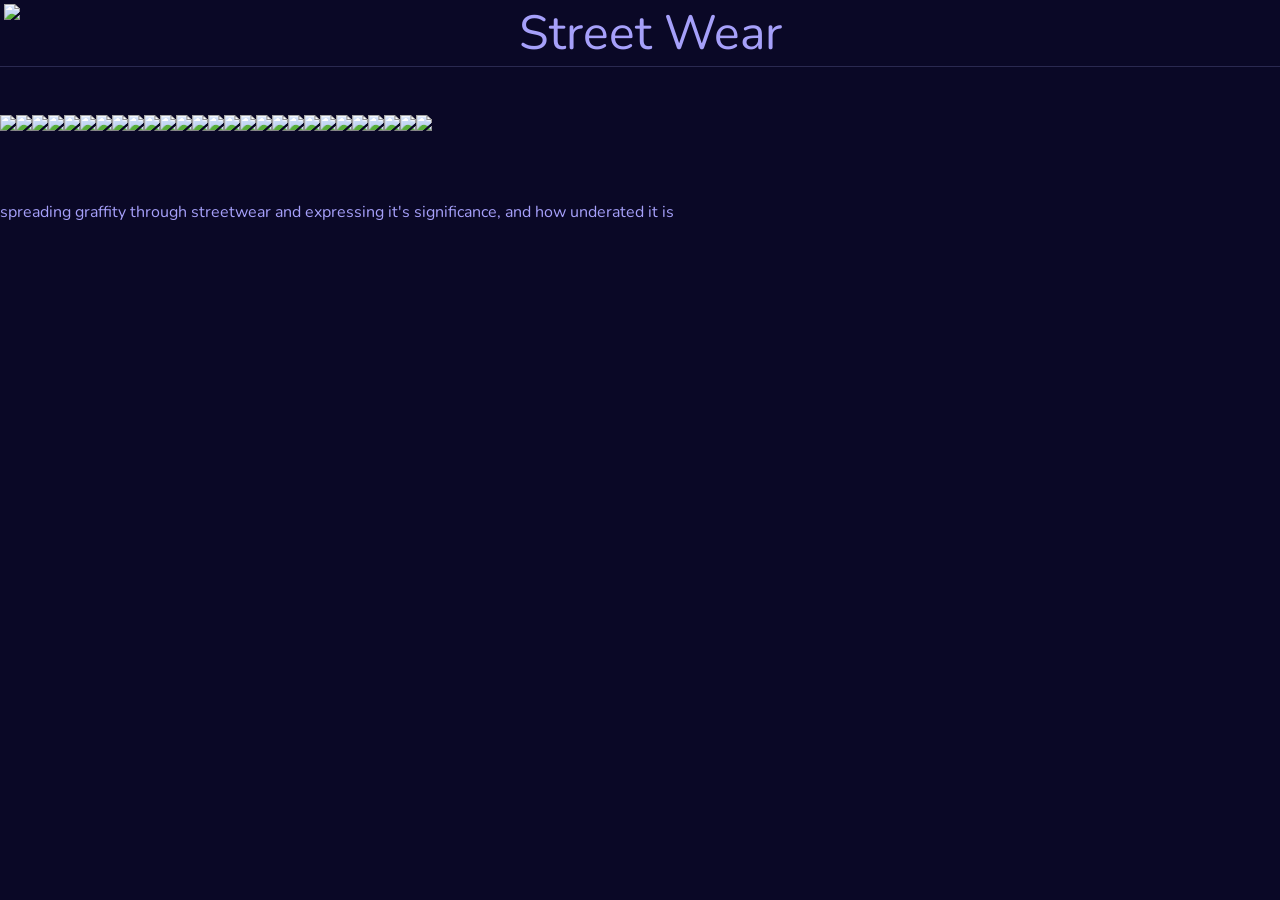
==== index.html @ 6a068460 "Add files via upload Mock up for homepage." ====
<!DOCTYPEHTML>
<html>
<head>
  <title>Street Wear</title>
  <link rel="stylesheet" href="main.css">
</head>
<body>
  <div id="nav">
    <img src="Media/logo.png" id="logo"></img>
    <p id="brand-name">Street Wear</p>
  </div>
  <main class="carousel">
    <div class="carousel-slide">
        <img src="Media/IMAGE1.png" id="image"></img>
    </div>
    <div class="carousel-slide">
        <img src="Media/IMAGE2.png" id="image"></img>
    </div>
    <div class="carousel-slide">
        <img src="Media/IMAGE3.png" id="image"></img>
    </div>
    <div class="carousel-slide">
        <img src="Media/IMAGE4.png" id="image"></img>
    </div>
    <div class="carousel-slide">
        <img src="Media/IMAGE5.png" id="image"></img>
    </div>
    <div class="carousel-slide">
        <img src="Media/IMAGE6.png" id="image"></img>
    </div>
    <div class="carousel-slide">
        <img src="Media/IMAGE7.png" id="image"></img>
    </div>
    <div class="carousel-slide">
        <img src="Media/IMAGE8.png" id="image"></img>
    </div>
    <div class="carousel-slide">
        <img src="Media/IMAGE9.png" id="image"></img>
    </div>
  </main>
  <div id="mission">
    <p>spreading graffity through streetwear and expressing it's significance, and how underated it is</p>
  </div>
<script>
  const carousel = document.querySelector('.carousel');
  const SPEED = 4;     
  const IDLE_DELAY = 250;  
  let userActive = false;
  let idleTimer;
  let setWidth = 0;   
  let pos = 0;   
  const originals = [...carousel.children];
  
  for (let i = 0; i < 2; i++) {
    originals.forEach(slide => carousel.appendChild(slide.cloneNode(true)));
  }

  function measure() {
    setWidth = carousel.scrollWidth / 3;
    if (carousel.scrollLeft === 0) carousel.scrollLeft = setWidth; 
    pos = carousel.scrollLeft;
  }
  window.addEventListener('load', measure);  
  window.addEventListener('resize', measure);

  carousel.addEventListener('scroll', () => {
    if (!setWidth) return;
    if (carousel.scrollLeft >= setWidth * 2) carousel.scrollLeft -= setWidth;
    else if (carousel.scrollLeft < setWidth) carousel.scrollLeft += setWidth;
  });

  function loop() {
    if (!userActive && setWidth) {
      pos += SPEED;
      if (pos >= setWidth * 2) pos -= setWidth;
      carousel.scrollLeft = pos;
    }
    requestAnimationFrame(loop);
  }

  function userInteracted() {
    userActive = true;
    clearTimeout(idleTimer);
    idleTimer = setTimeout(() => {
      pos = carousel.scrollLeft;
      userActive = false;
    }, IDLE_DELAY);
  }

  ['pointerdown', 'wheel'].forEach(evt => carousel.addEventListener(evt, userInteracted, { 
    passive: true 
  }));
  requestAnimationFrame(loop);
</script>
</body>  
</html>
---- main.css ----
@import url('https://fonts.googleapis.com/css2?family=Nunito:ital,wght@0,200..1000;1,200..1000&display=swap');
* {
  font-family: nunito;
}

html, body {
    background: #0a0826;
    margin: 0;
    color: #a6a0fa;
}

#nav {
  text-align: center;
  background: rgba(10, 8, 38, 0.5);
  border-bottom: 1px solid #2A2950;
  padding: 0;
}
#brand-name {
  margin: 0;
  font-size: 48px;
}
#logo{
  height: 56px;
  float: left;
  margin-top: 4px;
  margin-left: 4px;
}
#image {
  height: 480px;
}
.carousel {
  display: flex;
  width: 100%;
  overflow-x: auto;
  scrollbar-width: none;
  align-items: center; 
  padding-block: 48px;  
}
.carousel-slide {
  scroll-snap-align: center;
  animation: slide; 
  position: relative; 
  
}

@supports (animation-timeline: view()) {
  .carousel-slide {
    animation: focus linear both;
    animation-timeline: view(inline);
  }
}

@keyframes focus {
0%, 25% {
  transform: scale(0.55);
  opacity: 0.6;
  z-index: 0;
  animation-timing-function: ease-in-out;
}
50% {
  transform: scale(1.15);
  opacity: 1;
  z-index: 1;
  animation-timing-function: ease-in-out;
}
75%, 100% {
  transform: scale(0.55);
  opacity: 0.6;
  z-index: 0;
}
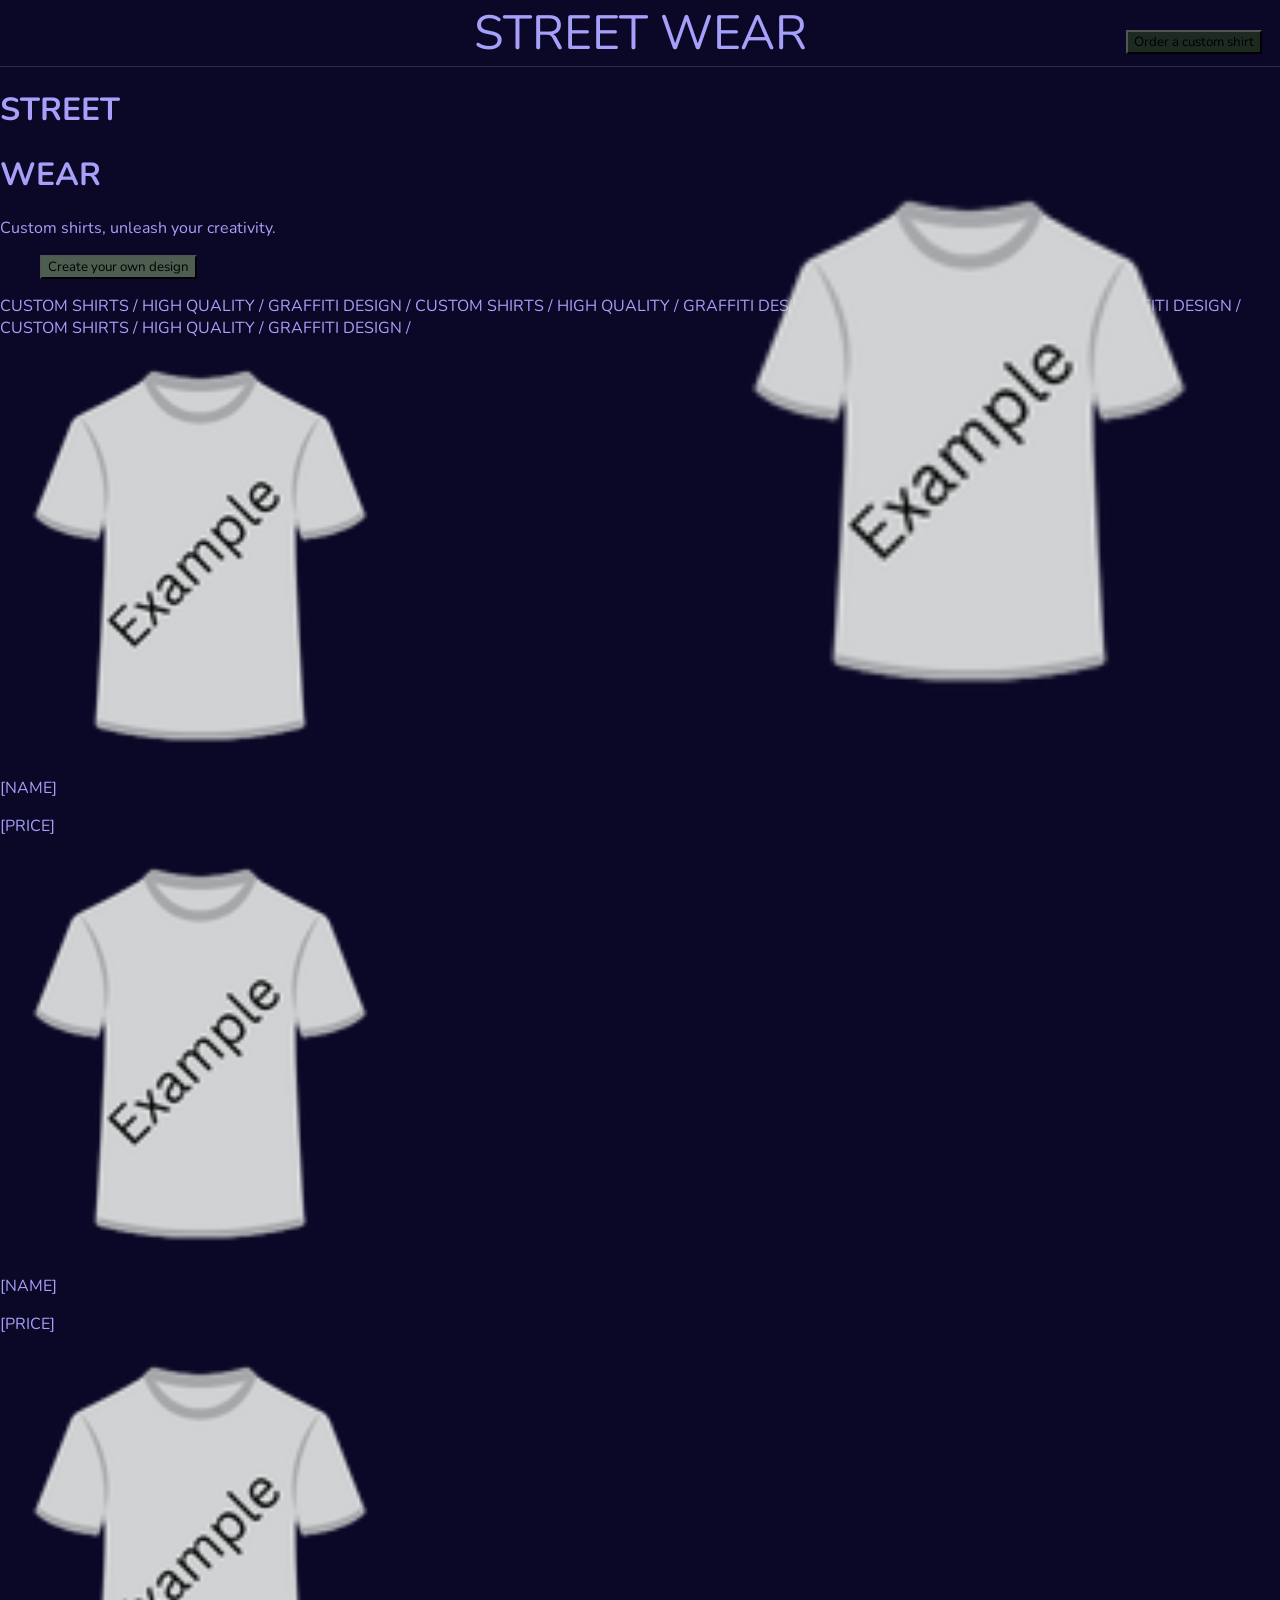
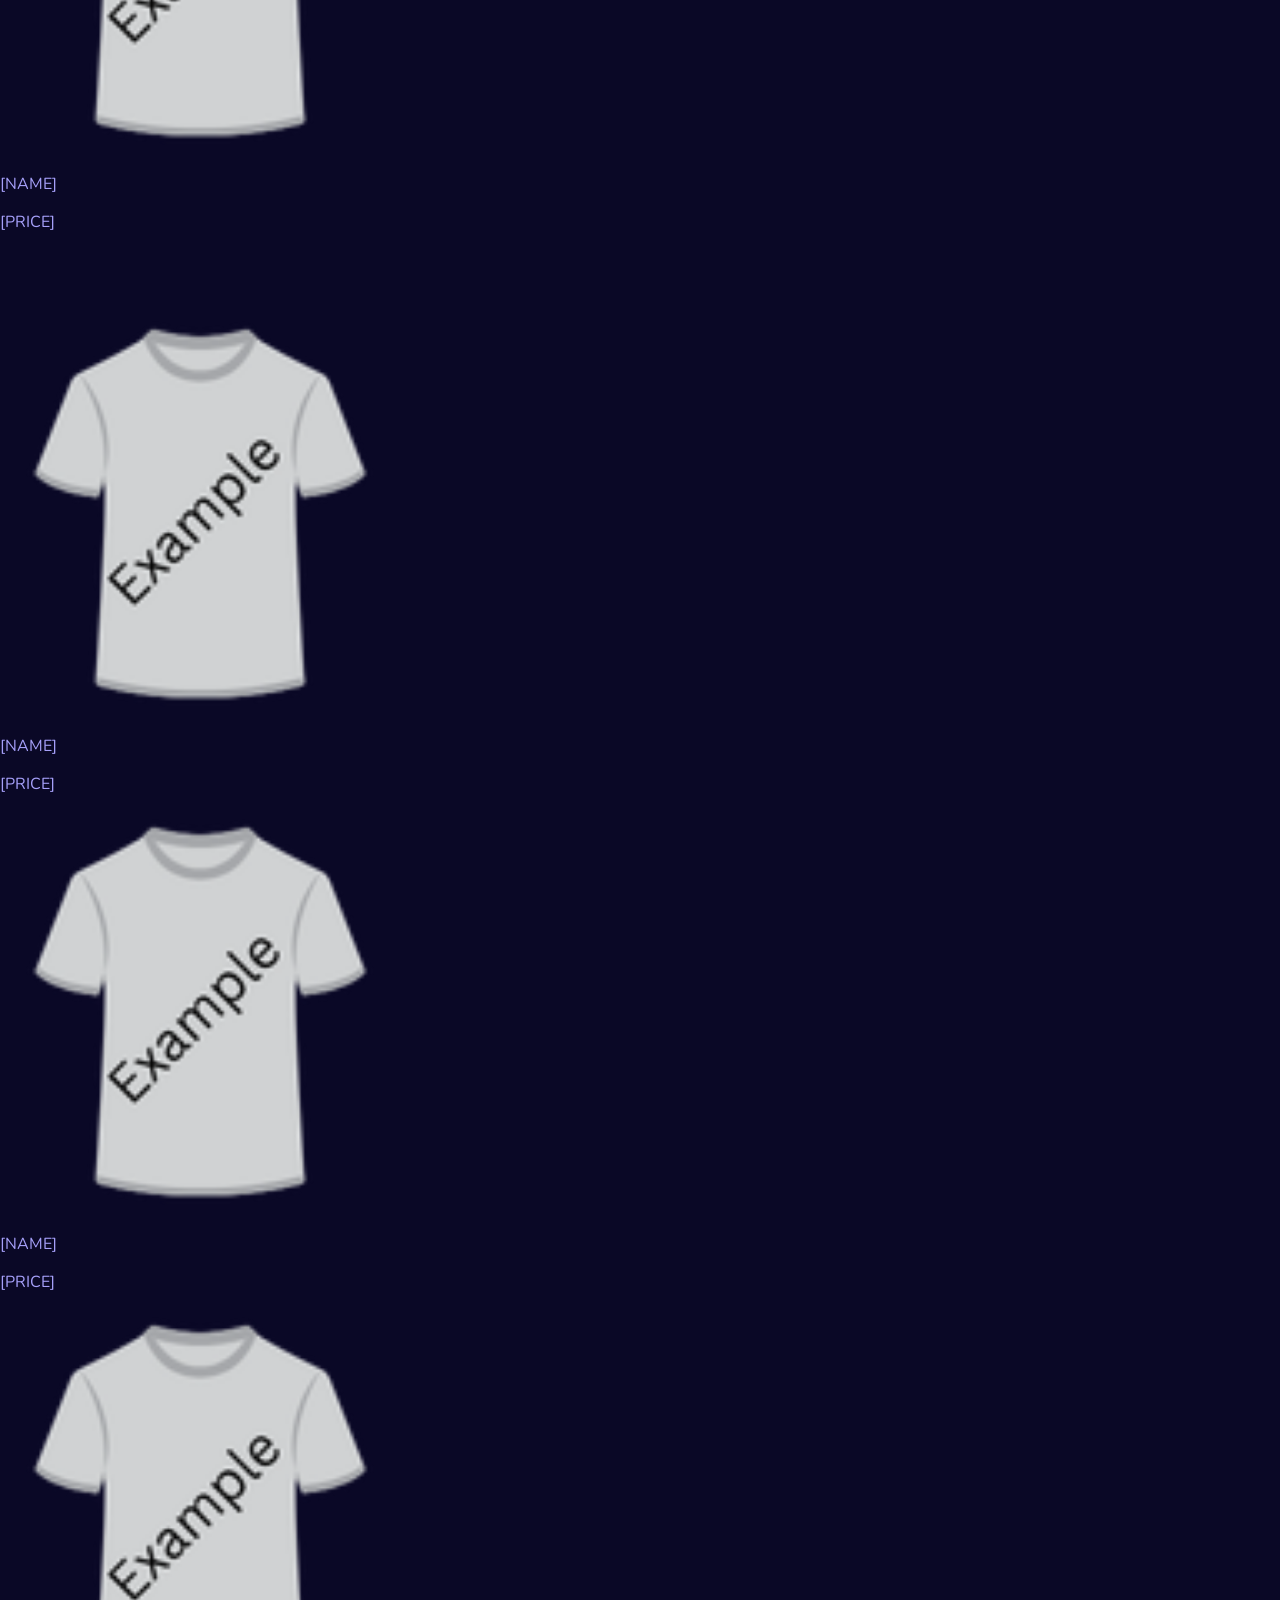
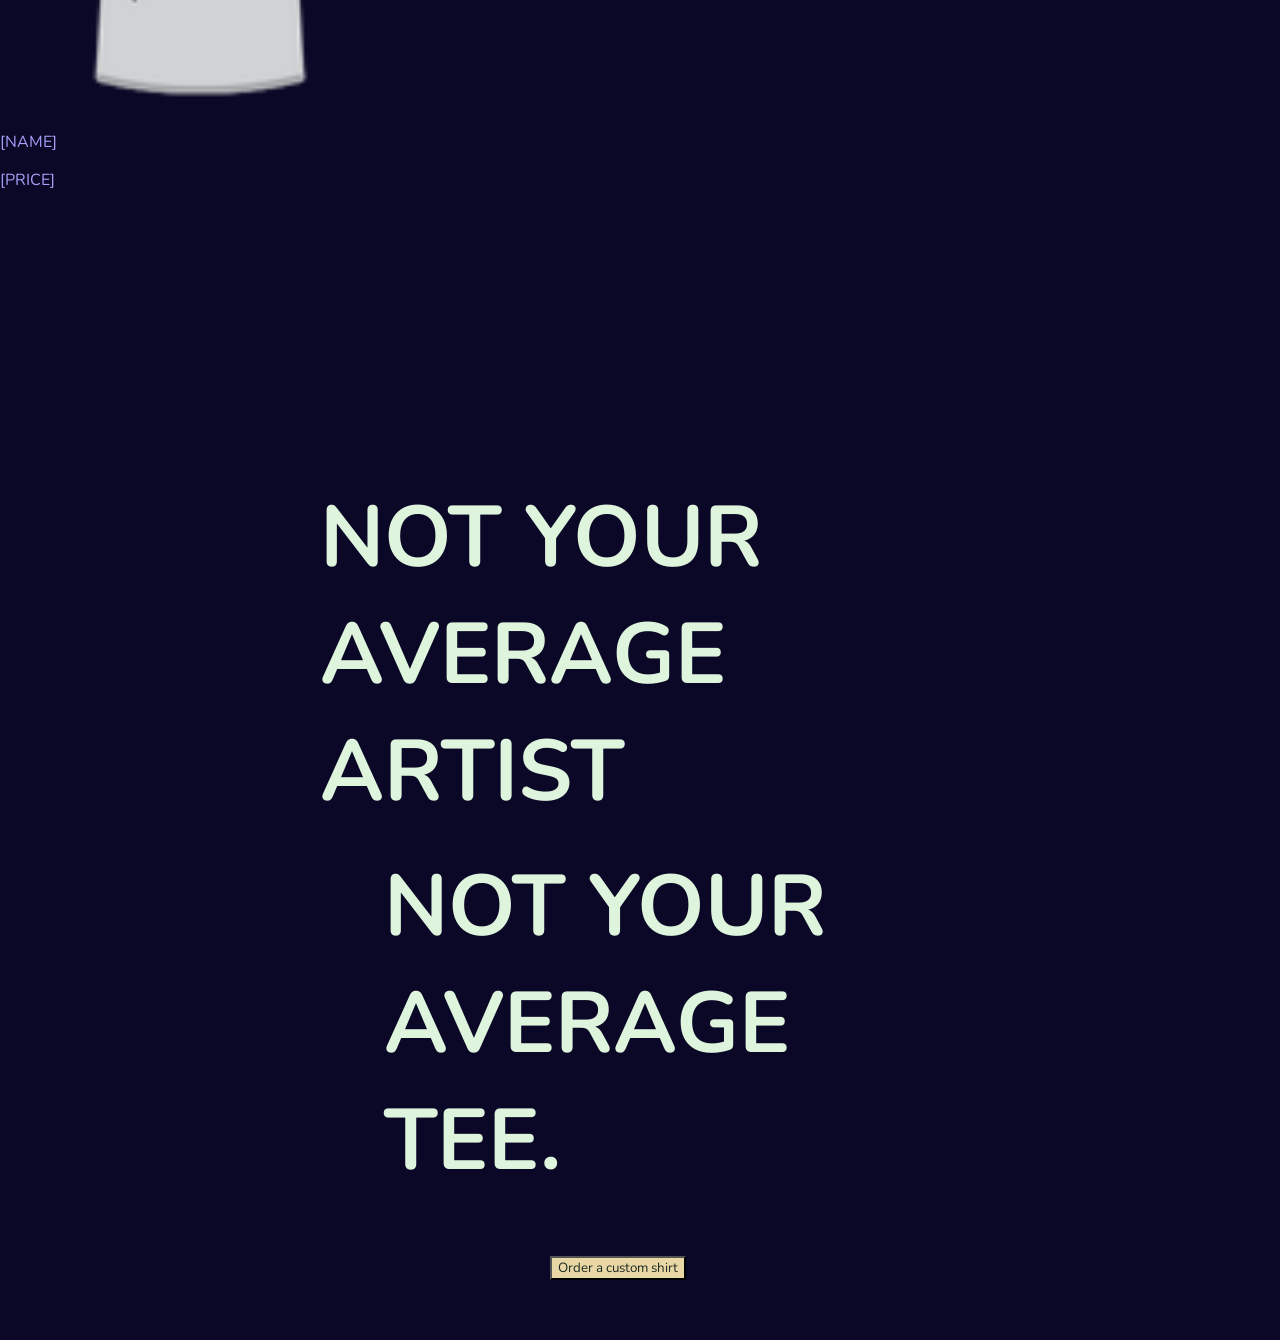
==== commit 67a0152d: "New design for homepage" ====
--- a/index.html
+++ b/index.html
@@ -1,4 +1,4 @@
-<!DOCTYPEHTML>
+<!DOCTYPE html>
 <html>
 <head>
   <title>Street Wear</title>
@@ -6,91 +6,61 @@
 </head>
 <body>
   <div id="nav">
-    <img src="Media/logo.png" id="logo"></img>
-    <p id="brand-name">Street Wear</p>
+    <p id="brand-name">STREET WEAR</p>
+    <button style="background:#1d2a21; float: right; margin-top: -36px; margin-right: 18px;" id="order">Order a custom shirt</button>
   </div>
-  <main class="carousel">
-    <div class="carousel-slide">
-        <img src="Media/IMAGE1.png" id="image"></img>
+  <h1>STREET</h1>
+  <h1 id="lower">WEAR</h1>
+  <p id="message">Custom shirts, unleash your creativity.</p>
+  <button style="background:#4B5E50; margin-left:40px;"id="create">Create your own design</button>
+  <div style="top: 20%; right: 4%; position: absolute;" id="image1">
+    <img style="height:520px;"src="Media/IMAGE1.png"></img>
+  </div>
+  <div id="banner">
+    <p>CUSTOM SHIRTS / HIGH QUALITY / GRAFFITI DESIGN / CUSTOM SHIRTS / HIGH QUALITY / GRAFFITI DESIGN / CUSTOM SHIRTS / HIGH QUALITY / GRAFFITI DESIGN / CUSTOM SHIRTS / HIGH QUALITY / GRAFFITI DESIGN /</p>
+  </div>
+  <div id="row1">
+    <div id="image1">
+      <img style="height:400px;"src="Media/IMAGE1.png"></img>
+      <p style="left: 0px;" id="name">[NAME]</p>
+      <p style="right: 0px;" id="price">[PRICE]</p>
     </div>
-    <div class="carousel-slide">
-        <img src="Media/IMAGE2.png" id="image"></img>
+    <div id="image2">
+      <img style="height:400px;"src="Media/IMAGE2.png"></img>
+      <p style="left: 0px;" id="name">[NAME]</p>
+      <p style="right: 0px;" id="price">[PRICE]</p>
     </div>
-    <div class="carousel-slide">
-        <img src="Media/IMAGE3.png" id="image"></img>
+    <div id="image3">
+      <img style="height:400px;"src="Media/IMAGE3.png"></img>
+      <p style="left: 0px;" id="name">[NAME]</p>
+      <p style="right: 0px;" id="price">[PRICE]</p>
     </div>
-    <div class="carousel-slide">
-        <img src="Media/IMAGE4.png" id="image"></img>
+  </div>
+  <div style="margin-top: 80px; margin-bottom: 140px;" id="row2">
+    <div id="image4">
+      <img style="height:400px;"src="Media/IMAGE4.png"></img>
+      <p style="left: 0px;" id="name">[NAME]</p>
+      <p style="right: 0px;" id="price">[PRICE]</p>
     </div>
-    <div class="carousel-slide">
-        <img src="Media/IMAGE5.png" id="image"></img>
+    <div id="image1">
+      <img style="height:400px;"src="Media/IMAGE5.png"></img>
+      <p style="left: 0px;" id="name">[NAME]</p>
+      <p style="right: 0px;" id="price">[PRICE]</p>
     </div>
-    <div class="carousel-slide">
-        <img src="Media/IMAGE6.png" id="image"></img>
+    <div id="image2">
+      <img style="height:400px;"src="Media/IMAGE6.png"></img>
+      <p style="left: 0px;" id="name">[NAME]</p>
+      <p style="right: 0px;" id="price">[PRICE]</p>
     </div>
-    <div class="carousel-slide">
-        <img src="Media/IMAGE7.png" id="image"></img>
+  </div>
+  <div id="end">
+    <div style="width: 50%; margin-left: auto; margin-right: auto; padding-top: 90px;">
+      <h1 style="font-size: 86px; color: #def4dc;">NOT YOUR AVERAGE ARTIST</h1>
+      <h1 style="font-size: 86px; color: #def4dc; margin-left: 10%; margin-top: -40px;">NOT YOUR AVERAGE TEE.</h1>
+      <button style="background: #e9d8a6; color: #1d2a21; margin-left: 36%; margin-bottom: 60px;">Order a custom shirt</button>
     </div>
-    <div class="carousel-slide">
-        <img src="Media/IMAGE8.png" id="image"></img>
-    </div>
-    <div class="carousel-slide">
-        <img src="Media/IMAGE9.png" id="image"></img>
-    </div>
-  </main>
-  <div id="mission">
-    <p>spreading graffity through streetwear and expressing it's significance, and how underated it is</p>
   </div>
 <script>
-  const carousel = document.querySelector('.carousel');
-  const SPEED = 4;     
-  const IDLE_DELAY = 250;  
-  let userActive = false;
-  let idleTimer;
-  let setWidth = 0;   
-  let pos = 0;   
-  const originals = [...carousel.children];
-  
-  for (let i = 0; i < 2; i++) {
-    originals.forEach(slide => carousel.appendChild(slide.cloneNode(true)));
-  }
-
-  function measure() {
-    setWidth = carousel.scrollWidth / 3;
-    if (carousel.scrollLeft === 0) carousel.scrollLeft = setWidth; 
-    pos = carousel.scrollLeft;
-  }
-  window.addEventListener('load', measure);  
-  window.addEventListener('resize', measure);
-
-  carousel.addEventListener('scroll', () => {
-    if (!setWidth) return;
-    if (carousel.scrollLeft >= setWidth * 2) carousel.scrollLeft -= setWidth;
-    else if (carousel.scrollLeft < setWidth) carousel.scrollLeft += setWidth;
-  });
-
-  function loop() {
-    if (!userActive && setWidth) {
-      pos += SPEED;
-      if (pos >= setWidth * 2) pos -= setWidth;
-      carousel.scrollLeft = pos;
-    }
-    requestAnimationFrame(loop);
-  }
-
-  function userInteracted() {
-    userActive = true;
-    clearTimeout(idleTimer);
-    idleTimer = setTimeout(() => {
-      pos = carousel.scrollLeft;
-      userActive = false;
-    }, IDLE_DELAY);
-  }
-
-  ['pointerdown', 'wheel'].forEach(evt => carousel.addEventListener(evt, userInteracted, { 
-    passive: true 
-  }));
-  requestAnimationFrame(loop);
 </script>
 </body>  
 </html>
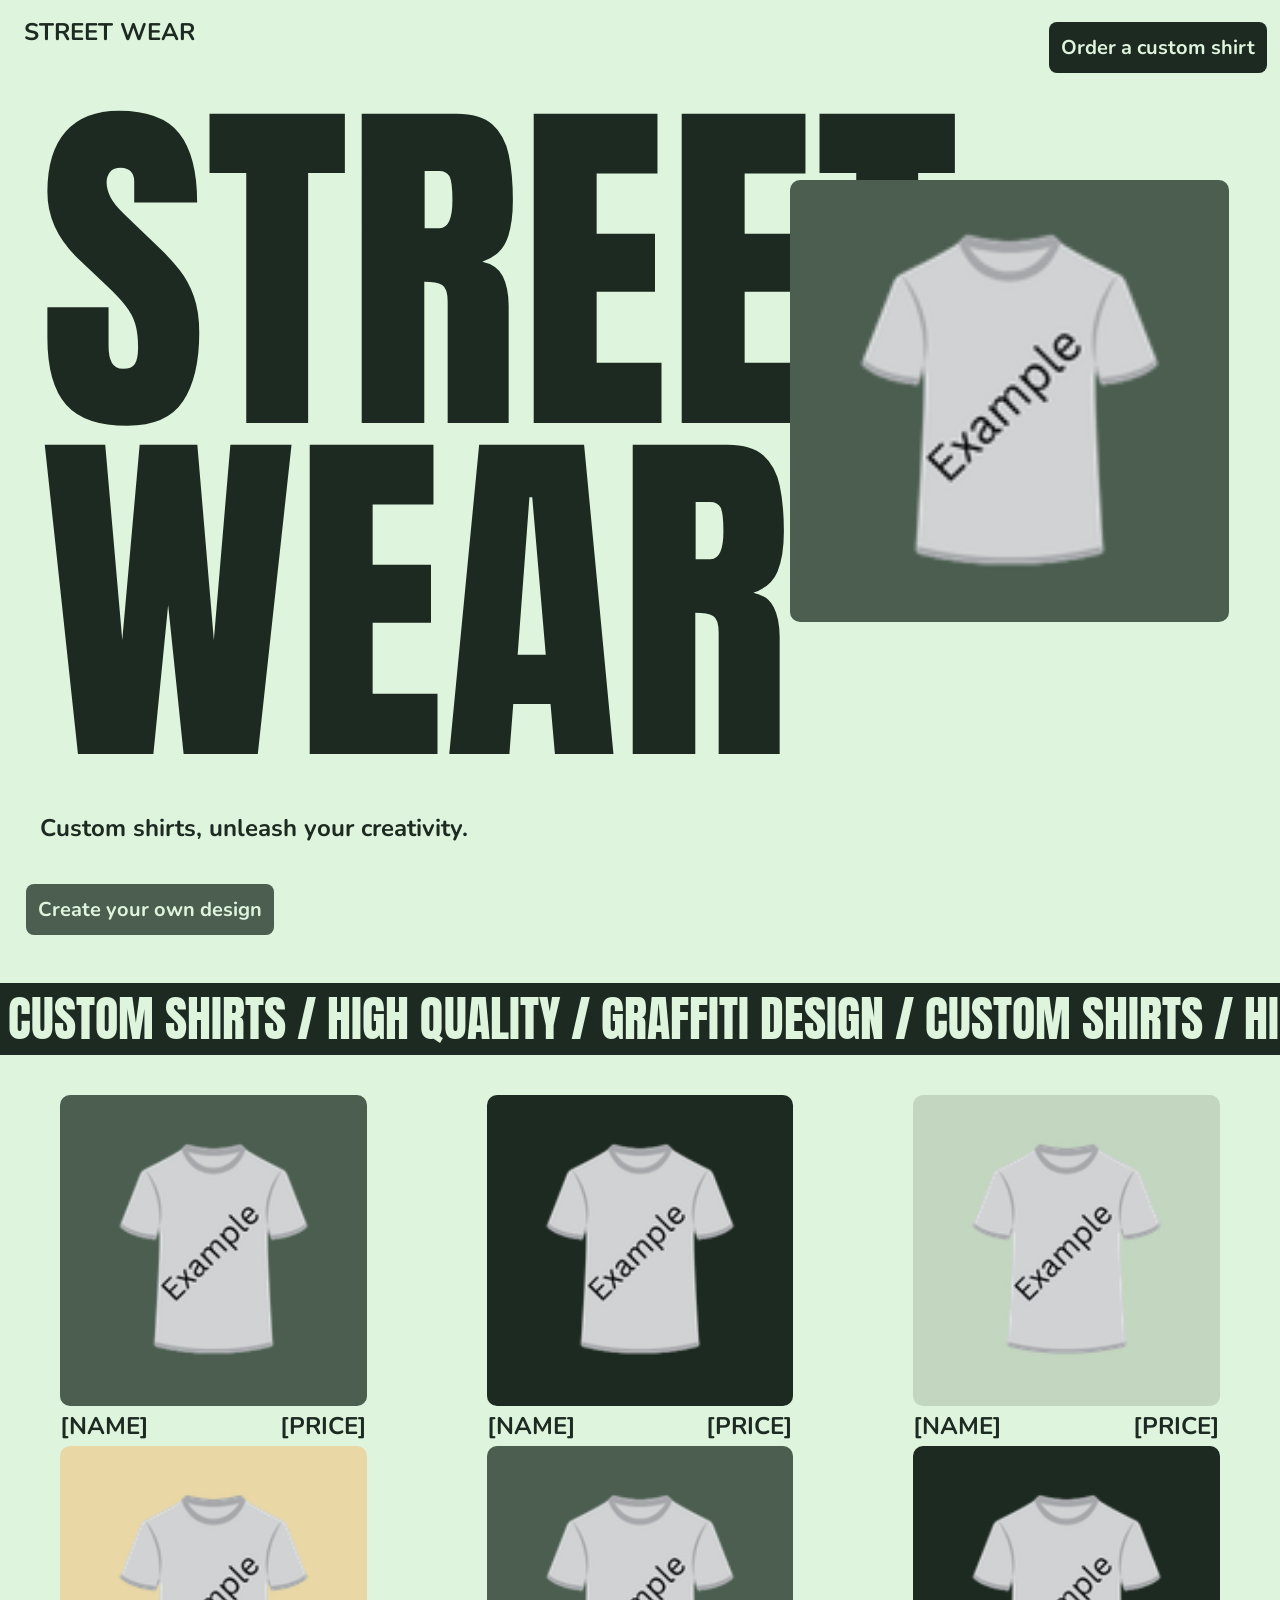
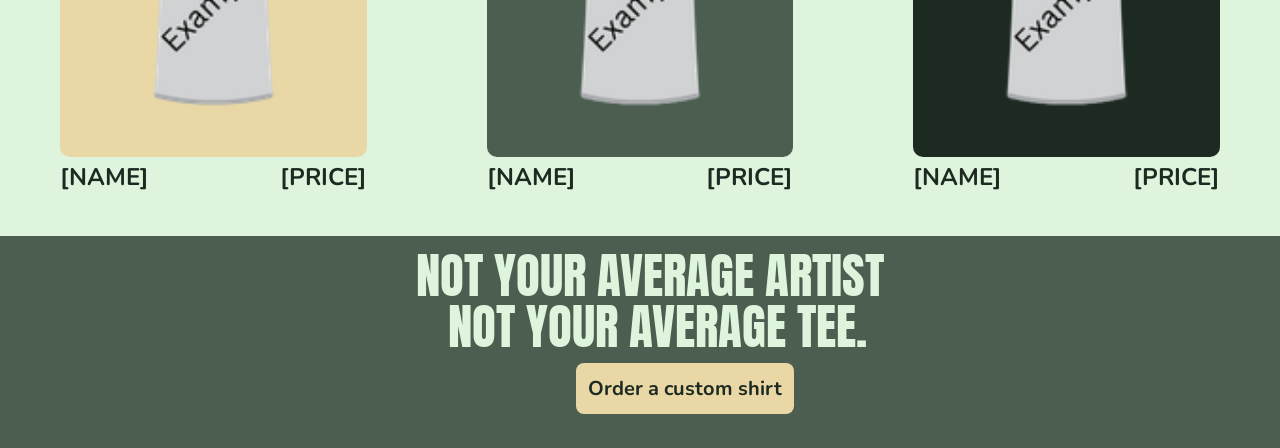
==== commit d2dbe5a9: "Fix for scaling. might not work :(" ====
--- a/index.html
+++ b/index.html
@@ -7,57 +7,57 @@
 <body>
   <div id="nav">
     <p id="brand-name">STREET WEAR</p>
-    <button style="background:#1d2a21; float: right; margin-top: -36px; margin-right: 18px;" id="order">Order a custom shirt</button>
+    <button style="background:#1d2a21; float: right; margin-top: -2vw; margin-right: 1vw;" id="order">Order a custom shirt</button>
   </div>
   <h1>STREET</h1>
   <h1 id="lower">WEAR</h1>
   <p id="message">Custom shirts, unleash your creativity.</p>
-  <button style="background:#4B5E50; margin-left:40px;"id="create">Create your own design</button>
+  <button style="background:#4B5E50; margin-left:2vw;"id="create">Create your own design</button>
   <div style="top: 20%; right: 4%; position: absolute;" id="image1">
-    <img style="height:520px;"src="Media/IMAGE1.png"></img>
+    <img style="height:28vw;"src="Media/IMAGE1.png"></img>
   </div>
   <div id="banner">
     <p>CUSTOM SHIRTS / HIGH QUALITY / GRAFFITI DESIGN / CUSTOM SHIRTS / HIGH QUALITY / GRAFFITI DESIGN / CUSTOM SHIRTS / HIGH QUALITY / GRAFFITI DESIGN / CUSTOM SHIRTS / HIGH QUALITY / GRAFFITI DESIGN /</p>
   </div>
   <div id="row1">
     <div id="image1">
-      <img style="height:400px;"src="Media/IMAGE1.png"></img>
+      <img style="height:17.73vw;"src="Media/IMAGE1.png"></img>
       <p style="left: 0px;" id="name">[NAME]</p>
       <p style="right: 0px;" id="price">[PRICE]</p>
     </div>
     <div id="image2">
-      <img style="height:400px;"src="Media/IMAGE2.png"></img>
+      <img style="height:17.73vw;"src="Media/IMAGE2.png"></img>
       <p style="left: 0px;" id="name">[NAME]</p>
       <p style="right: 0px;" id="price">[PRICE]</p>
     </div>
     <div id="image3">
-      <img style="height:400px;"src="Media/IMAGE3.png"></img>
+      <img style="height:17.73vw;"src="Media/IMAGE3.png"></img>
       <p style="left: 0px;" id="name">[NAME]</p>
       <p style="right: 0px;" id="price">[PRICE]</p>
     </div>
   </div>
-  <div style="margin-top: 80px; margin-bottom: 140px;" id="row2">
+  <div style="margin-top: 3.125vw; margin-bottom: 6.21vw;" id="row2">
     <div id="image4">
-      <img style="height:400px;"src="Media/IMAGE4.png"></img>
+      <img style="height:17.73vw;"src="Media/IMAGE4.png"></img>
       <p style="left: 0px;" id="name">[NAME]</p>
       <p style="right: 0px;" id="price">[PRICE]</p>
     </div>
     <div id="image1">
-      <img style="height:400px;"src="Media/IMAGE5.png"></img>
+      <img style="height:17.73vw;"src="Media/IMAGE5.png"></img>
       <p style="left: 0px;" id="name">[NAME]</p>
       <p style="right: 0px;" id="price">[PRICE]</p>
     </div>
     <div id="image2">
-      <img style="height:400px;"src="Media/IMAGE6.png"></img>
+      <img style="height:17.73vw;"src="Media/IMAGE6.png"></img>
       <p style="left: 0px;" id="name">[NAME]</p>
       <p style="right: 0px;" id="price">[PRICE]</p>
     </div>
   </div>
   <div id="end">
-    <div style="width: 50%; margin-left: auto; margin-right: auto; padding-top: 90px;">
-      <h1 style="font-size: 86px; color: #def4dc;">NOT YOUR AVERAGE ARTIST</h1>
-      <h1 style="font-size: 86px; color: #def4dc; margin-left: 10%; margin-top: -40px;">NOT YOUR AVERAGE TEE.</h1>
-      <button style="background: #e9d8a6; color: #1d2a21; margin-left: 36%; margin-bottom: 60px;">Order a custom shirt</button>
+    <div style="width: 50%; margin-left: auto; margin-right: auto; padding-top: 3.99vw;">
+      <h1 style="font-size: 3.81vw; color: #def4dc; margin-left: 15%">NOT YOUR AVERAGE ARTIST</h1>
+      <h1 style="font-size: 3.81vw; color: #def4dc; margin-left: 20%; margin-top: -1.77vw;">NOT YOUR AVERAGE TEE.</h1>
+      <button style="background: #e9d8a6; color: #1d2a21; margin-left: 40%; margin-bottom: 2.66vw;">Order a custom shirt</button>
     </div>
   </div>
 <script>
--- a/main.css
+++ b/main.css
@@ -1,70 +1,183 @@
-@import url('https://fonts.googleapis.com/css2?family=Nunito:ital,wght@0,200..1000;1,200..1000&display=swap');
-* {
-  font-family: nunito;
-}
+@import url('https://fonts.googleapis.com/css2?family=Anton&display=swap');
+@import url('https://fonts.googleapis.com/css2?family=Anton&family=Nunito:ital,wght@0,200..1000;1,200..1000&display=swap');
 
 html, body {
-    background: #0a0826;
+    background: #def4dc;
     margin: 0;
-    color: #a6a0fa;
+    color: #1d2a21;
 }
 
 #nav {
-  text-align: center;
-  background: rgba(10, 8, 38, 0.5);
-  border-bottom: 1px solid #2A2950;
+  background: none;
   padding: 0;
+  font-family: nunito;
+  font-weight: bold;
 }
 #brand-name {
   margin: 0;
-  font-size: 48px;
+  margin-top: 16px;
+  margin-left: 24px;
+  font-size: 24px;
 }
-#logo{
-  height: 56px;
-  float: left;
-  margin-top: 4px;
-  margin-left: 4px;
-}
+
 #image {
   height: 480px;
 }
-.carousel {
-  display: flex;
-  width: 100%;
-  overflow-x: auto;
-  scrollbar-width: none;
-  align-items: center; 
-  padding-block: 48px;  
+h1{
+  font-size: 360px;
+  margin: 0;
+  margin-top: -48px;
+  margin-left: 40px;
+  font-family: anton;
+  font-weight: normal;
 }
-.carousel-slide {
-  scroll-snap-align: center;
-  animation: slide; 
-  position: relative; 
-  
+#lower {
+  margin-top: -210px;
+}
+button {
+  font-family: nunito;
+  font-weight: bold;
+  color: #def4dc;
+  font-size: 20px;
+  padding: 12px;
+  text-align: center;
+  border: none;
+  border-radius: 8px;
+  transition: all 0.15s ease-in-out;
+}
+button:hover {
+  transform: translateY(-3px);
+  box-shadow: 0 6px 0 #1d2a21;
+}
+#order:hover{
+  box-shadow: 0 6px 0 #4B5E50;
+}
+#order:active{
+  box-shadow: none;
+}
+button:active {
+  transform: translateY(0px);
+  box-shadow: none;
+}
+#message{
+  font-size: 24px;
+  font-family: nunito;
+  font-weight: bold;
+  margin-left: 40px;
+  margin-top: -60px;
+  margin-bottom: 40px;
 }
 
-@supports (animation-timeline: view()) {
-  .carousel-slide {
-    animation: focus linear both;
-    animation-timeline: view(inline);
+#banner {
+  overflow: hidden;       
+  white-space: nowrap;    
+  background: #1d2a21;
+  margin-top: 48px;
+  /* margin-bottom: 4000px; */
+}
+
+#banner p {
+  width: max-content;     
+  margin: 0;
+  margin-left: 8px;
+  animation: slide ease-in-out both;
+  animation-timeline: scroll(root);   
+  color: #def4dc;
+  font-family: anton;
+  font-size: 48px;
+}
+
+@keyframes slide {
+  from { 
+    transform: translateX(0); 
+  }
+  to   { 
+    transform: translateX(-30%); 
+  }   
+}
+
+#row1, #row2{
+  display: flex;
+  flex-wrap: wrap;
+  margin-top: 40px;
+}
+
+#image1{
+  background: #4B5E50;
+  border-radius: 10px;
+  padding: 40px;
+  margin-left: auto;
+  margin-right: auto;
+  position: relative;
+  animation: entrance linear both;
+  animation-timeline: view();
+  animation-range: entry 0% entry 80%;
+
+}
+#image2{
+  background: #1d2a21;
+  border-radius: 10px;
+  padding: 40px;
+  margin-right: auto;
+  margin-left: auto;
+  position: relative;
+  animation: entrance linear both;
+  animation-timeline: view();
+  animation-range: entry 0% entry 80%;
+}
+#image3{
+  background: #c3d6c0;
+  border-radius: 10px;
+  padding: 40px;
+  margin-right: auto;
+  margin-left: auto;
+  position: relative;
+  animation: entrance linear both;
+  animation-timeline: view();
+  animation-range: entry 0% entry 80%;
+}
+#image4{
+  background: #e9d8a6;
+  border-radius: 10px;
+  padding: 40px;
+  margin-right: auto;
+  margin-left: auto;
+  position: relative;
+  animation: entrance linear both;
+  animation-timeline: view();
+  animation-range: entry 0% entry 80%;
+
+}
+#name, #price {
+  position: absolute;
+  bottom: -60px;
+  font-size: 24px;
+  font-family: nunito;
+  font-weight: bold;
+}
+
+#end {
+  background: #4B5E50;
+  animation: expand linear both;
+  animation-timeline: view();        
+  animation-range: entry 0% entry 100%; 
+}
+
+
+@keyframes expand {
+  from {
+    transform: translateY(50px);
+  }
+  to {
+    transform: translateY(0px);
   }
 }
-
-@keyframes focus {
-0%, 25% {
-  transform: scale(0.55);
-  opacity: 0.6;
-  z-index: 0;
-  animation-timing-function: ease-in-out;
+@keyframes entrance {
+  from { 
+    opacity: 0;
+    transform: translateY(60px); }
+  to   { 
+    opacity: 1; 
+    transform: translateY(0);
+  }
 }
-50% {
-  transform: scale(1.15);
-  opacity: 1;
-  z-index: 1;
-  animation-timing-function: ease-in-out;
-}
-75%, 100% {
-  transform: scale(0.55);
-  opacity: 0.6;
-  z-index: 0;
-}
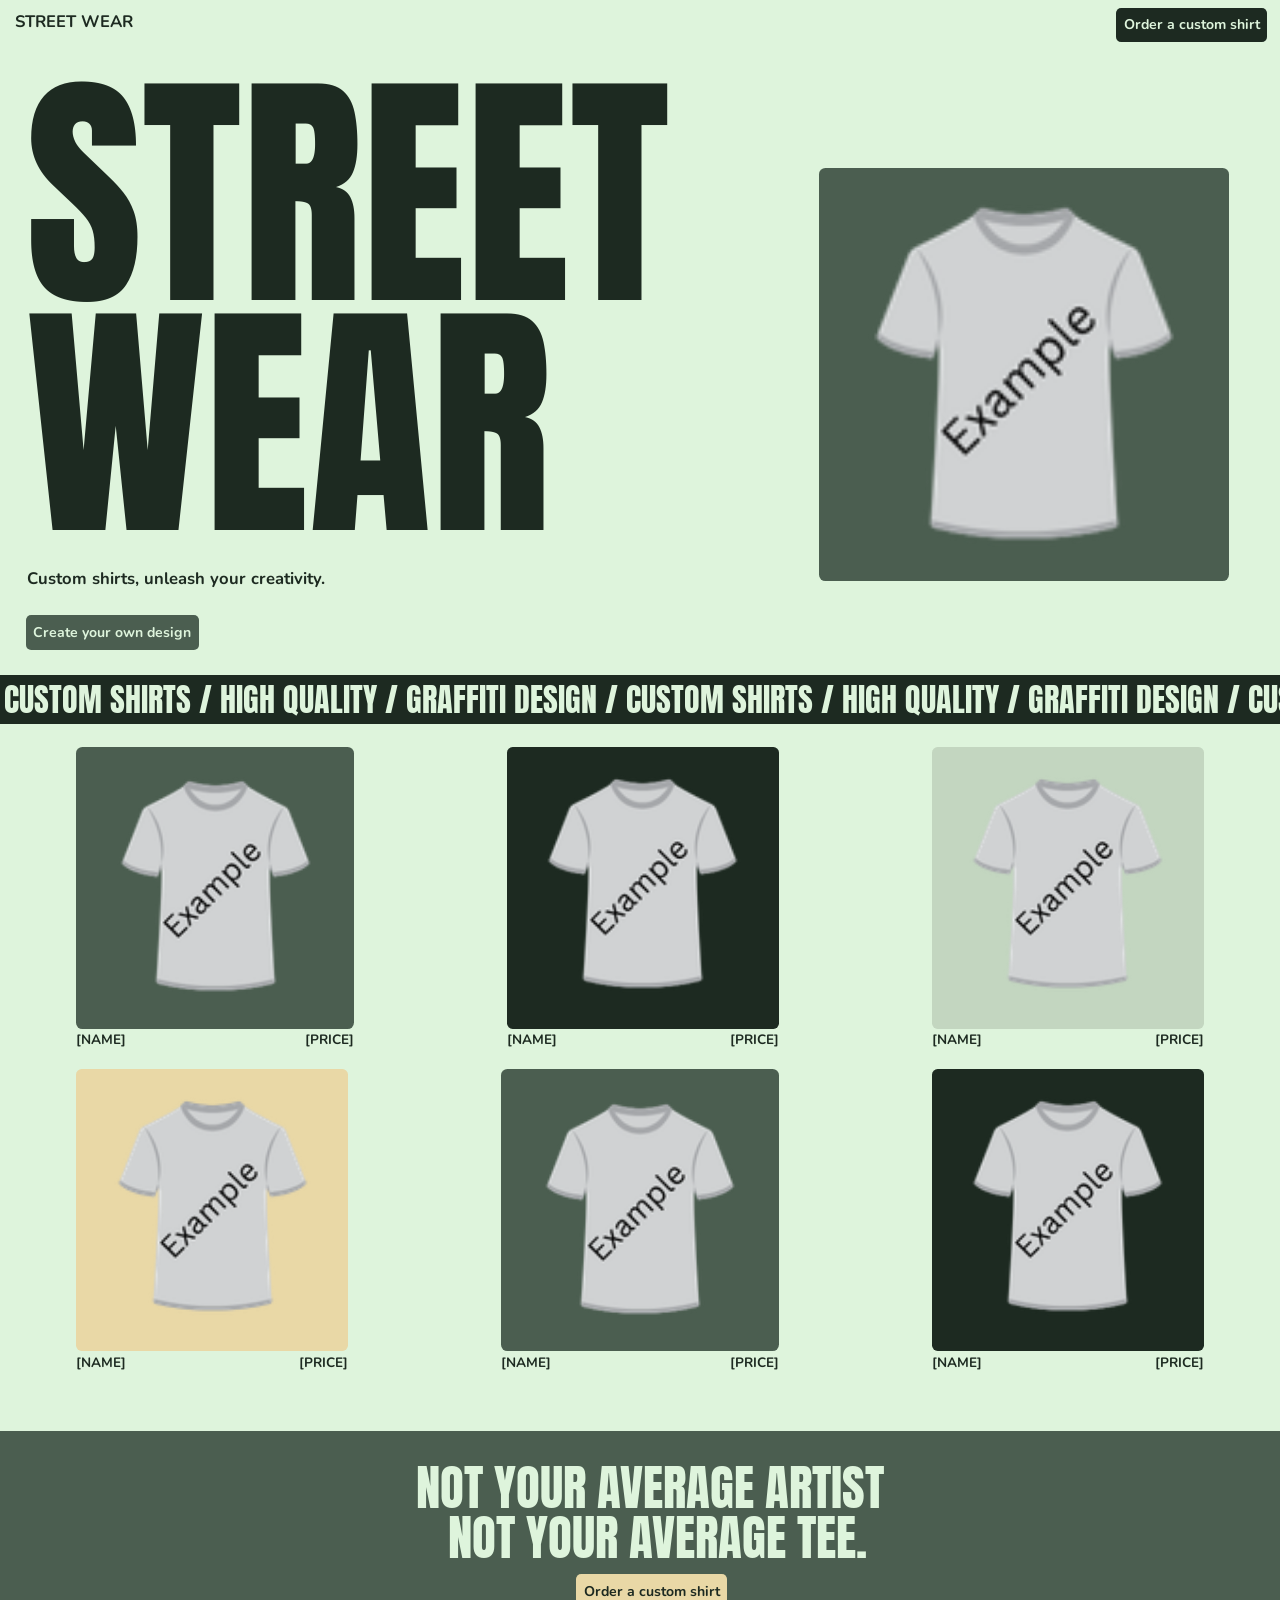
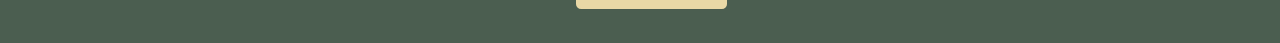
==== commit 6830c692: "Adjust image positioning in index.html" ====
--- a/index.html
+++ b/index.html
@@ -13,7 +13,7 @@
   <h1 id="lower">WEAR</h1>
   <p id="message">Custom shirts, unleash your creativity.</p>
   <button style="background:#4B5E50; margin-left:2vw;"id="create">Create your own design</button>
-  <div style="top: 20%; right: 4%; position: absolute;" id="image1">
+  <div style="top: 13.1vw; right: 4%; position: absolute;" id="image1">
     <img style="height:28vw;"src="Media/IMAGE1.png"></img>
   </div>
   <div id="banner">
--- a/main.css
+++ b/main.css
@@ -15,42 +15,39 @@
 }
 #brand-name {
   margin: 0;
-  margin-top: 16px;
-  margin-left: 24px;
-  font-size: 24px;
+  margin-top: 0.8vw;
+  margin-left: 1.2vw;
+  font-size: 1.3vw;
 }
 
-#image {
-  height: 480px;
-}
 h1{
-  font-size: 360px;
+  font-size: 19.7vw;
   margin: 0;
-  margin-top: -48px;
-  margin-left: 40px;
+  margin-top: -2.4vw;
+  margin-left: 2vw;
   font-family: anton;
   font-weight: normal;
 }
 #lower {
-  margin-top: -210px;
+  margin-top: -11.7vw;
 }
 button {
   font-family: nunito;
   font-weight: bold;
   color: #def4dc;
-  font-size: 20px;
-  padding: 12px;
+  font-size: 1.1vw;
+  padding: 0.6vw;
   text-align: center;
   border: none;
-  border-radius: 8px;
+  border-radius: 0.4vw;
   transition: all 0.15s ease-in-out;
 }
 button:hover {
-  transform: translateY(-3px);
-  box-shadow: 0 6px 0 #1d2a21;
+  transform: translateY(-0.133vw);
+  box-shadow: 0 0.266vw 0 #1d2a21;
 }
 #order:hover{
-  box-shadow: 0 6px 0 #4B5E50;
+  box-shadow: 0 0.266vw 0 #4B5E50;
 }
 #order:active{
   box-shadow: none;
@@ -60,31 +57,31 @@
   box-shadow: none;
 }
 #message{
-  font-size: 24px;
+  font-size: 1.3vw;
   font-family: nunito;
   font-weight: bold;
-  margin-left: 40px;
-  margin-top: -60px;
-  margin-bottom: 40px;
+  margin-left: 2.1vw;
+  margin-top: -3.6vw;
+  margin-bottom: 2vw;
 }
 
 #banner {
   overflow: hidden;       
   white-space: nowrap;    
   background: #1d2a21;
-  margin-top: 48px;
+  margin-top: 2vw;
   /* margin-bottom: 4000px; */
 }
 
 #banner p {
   width: max-content;     
   margin: 0;
-  margin-left: 8px;
+  margin-left: 0.3vw;
   animation: slide ease-in-out both;
   animation-timeline: scroll(root);   
   color: #def4dc;
   font-family: anton;
-  font-size: 48px;
+  font-size: 2.5vw;
 }
 
 @keyframes slide {
@@ -99,13 +96,13 @@
 #row1, #row2{
   display: flex;
   flex-wrap: wrap;
-  margin-top: 40px;
+  margin-top: 1.77vw;
 }
 
 #image1{
   background: #4B5E50;
-  border-radius: 10px;
-  padding: 40px;
+  border-radius: 0.5vw;
+  padding: 2vw;
   margin-left: auto;
   margin-right: auto;
   position: relative;
@@ -116,8 +113,8 @@
 }
 #image2{
   background: #1d2a21;
-  border-radius: 10px;
-  padding: 40px;
+  border-radius: 0.44vw;
+  padding: 1.77vw;
   margin-right: auto;
   margin-left: auto;
   position: relative;
@@ -127,8 +124,8 @@
 }
 #image3{
   background: #c3d6c0;
-  border-radius: 10px;
-  padding: 40px;
+  border-radius: 0.44vw;
+  padding: 1.77vw;
   margin-right: auto;
   margin-left: auto;
   position: relative;
@@ -138,8 +135,8 @@
 }
 #image4{
   background: #e9d8a6;
-  border-radius: 10px;
-  padding: 40px;
+  border-radius: 0.44vw;
+  padding: 1.77vw;
   margin-right: auto;
   margin-left: auto;
   position: relative;
@@ -150,8 +147,8 @@
 }
 #name, #price {
   position: absolute;
-  bottom: -60px;
-  font-size: 24px;
+  bottom: -2.66vw;
+  font-size: 1.06vw;
   font-family: nunito;
   font-weight: bold;
 }
@@ -166,7 +163,7 @@
 
 @keyframes expand {
   from {
-    transform: translateY(50px);
+    transform: translateY(3.22vw);
   }
   to {
     transform: translateY(0px);
@@ -175,7 +172,7 @@
 @keyframes entrance {
   from { 
     opacity: 0;
-    transform: translateY(60px); }
+    transform: translateY(2.66vw); }
   to   { 
     opacity: 1; 
     transform: translateY(0);
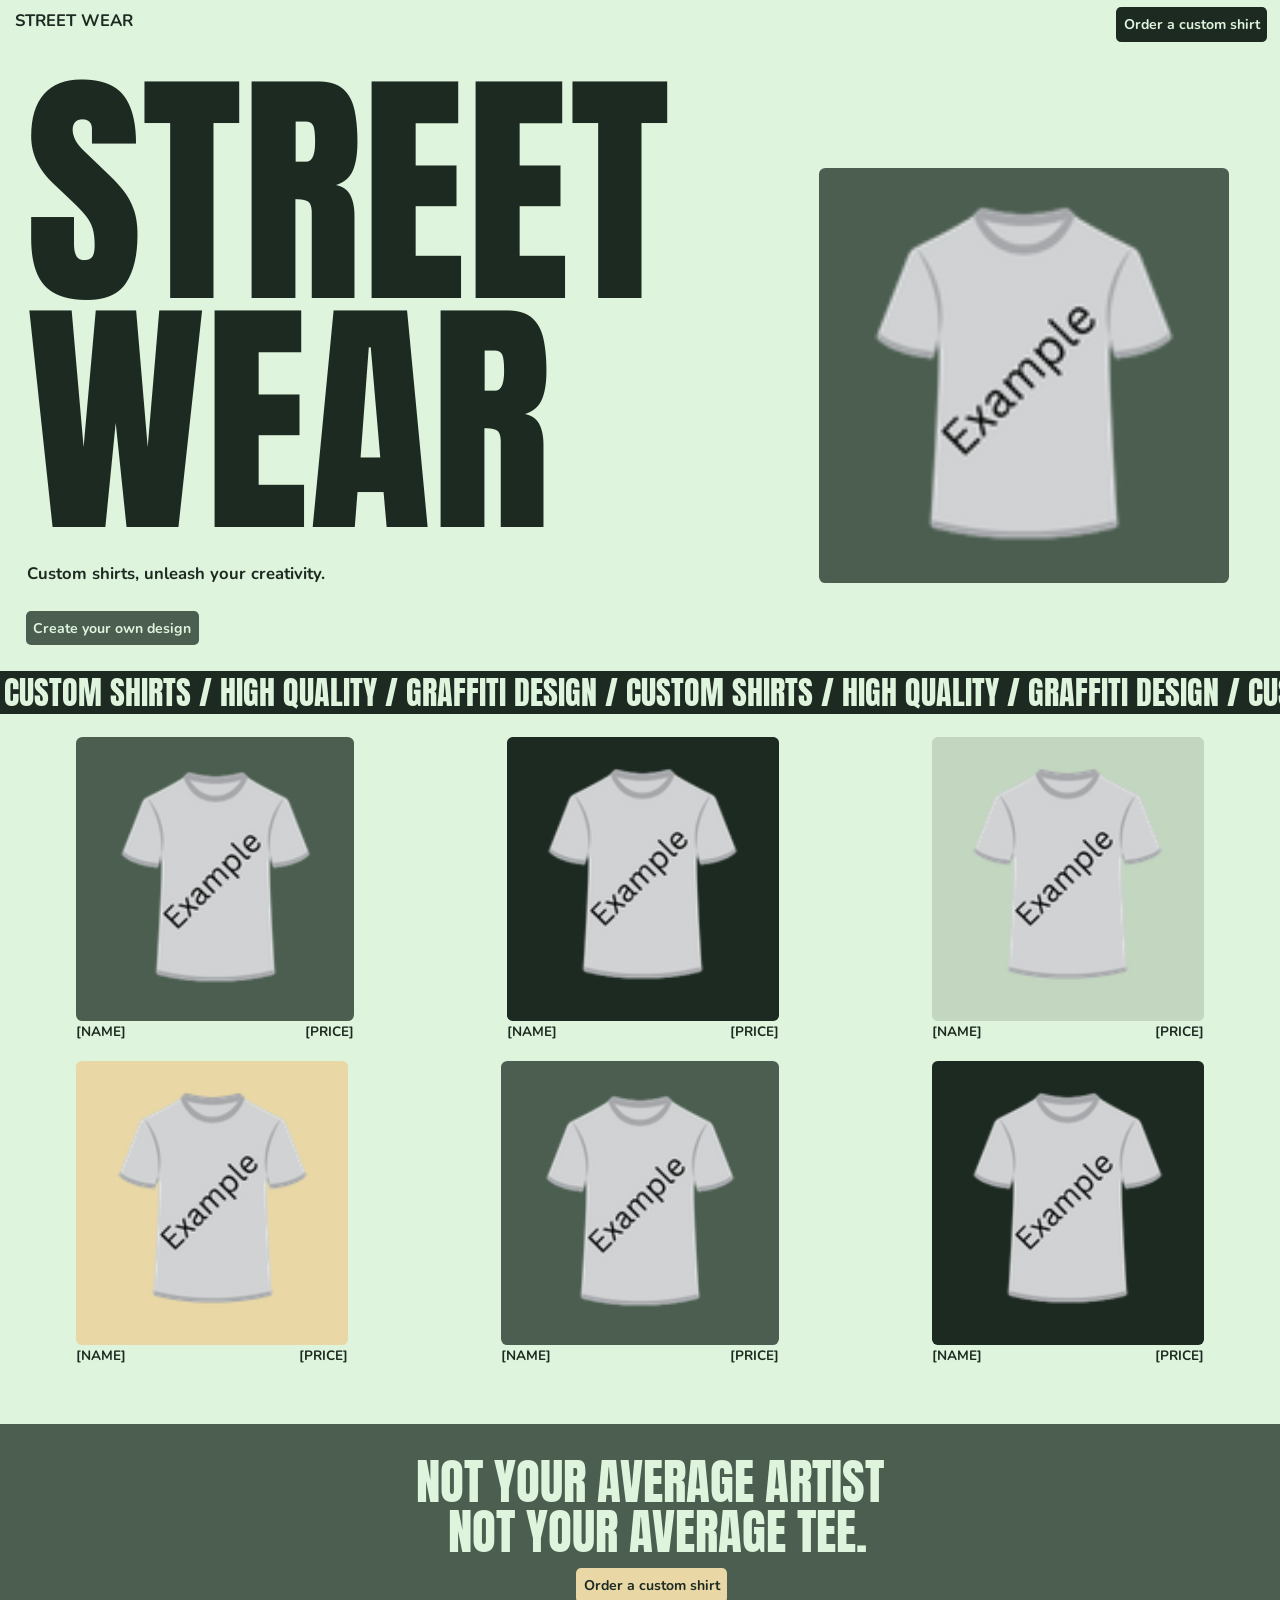
==== commit 7d5e09d2: "Update index.html" ====
--- a/index.html
+++ b/index.html
@@ -57,7 +57,7 @@
     <div style="width: 50%; margin-left: auto; margin-right: auto; padding-top: 3.99vw;">
       <h1 style="font-size: 3.81vw; color: #def4dc; margin-left: 15%">NOT YOUR AVERAGE ARTIST</h1>
       <h1 style="font-size: 3.81vw; color: #def4dc; margin-left: 20%; margin-top: -1.77vw;">NOT YOUR AVERAGE TEE.</h1>
-      <button style="background: #e9d8a6; color: #1d2a21; margin-left: 40%; margin-bottom: 2.66vw;">Order a custom shirt</button>
+      <button style="background: #e9d8a6; color: #1d2a21; margin-left: 40%;">Order a custom shirt</button>
     </div>
   </div>
 <script>
--- a/main.css
+++ b/main.css
@@ -5,6 +5,7 @@
     background: #def4dc;
     margin: 0;
     color: #1d2a21;
+    line-height: 1.36;
 }
 
 #nav {
@@ -27,6 +28,7 @@
   margin-left: 2vw;
   font-family: anton;
   font-weight: normal;
+  line-height: 1.5;
 }
 #lower {
   margin-top: -11.7vw;
@@ -41,6 +43,7 @@
   border: none;
   border-radius: 0.4vw;
   transition: all 0.15s ease-in-out;
+  display: block;
 }
 button:hover {
   transform: translateY(-0.133vw);
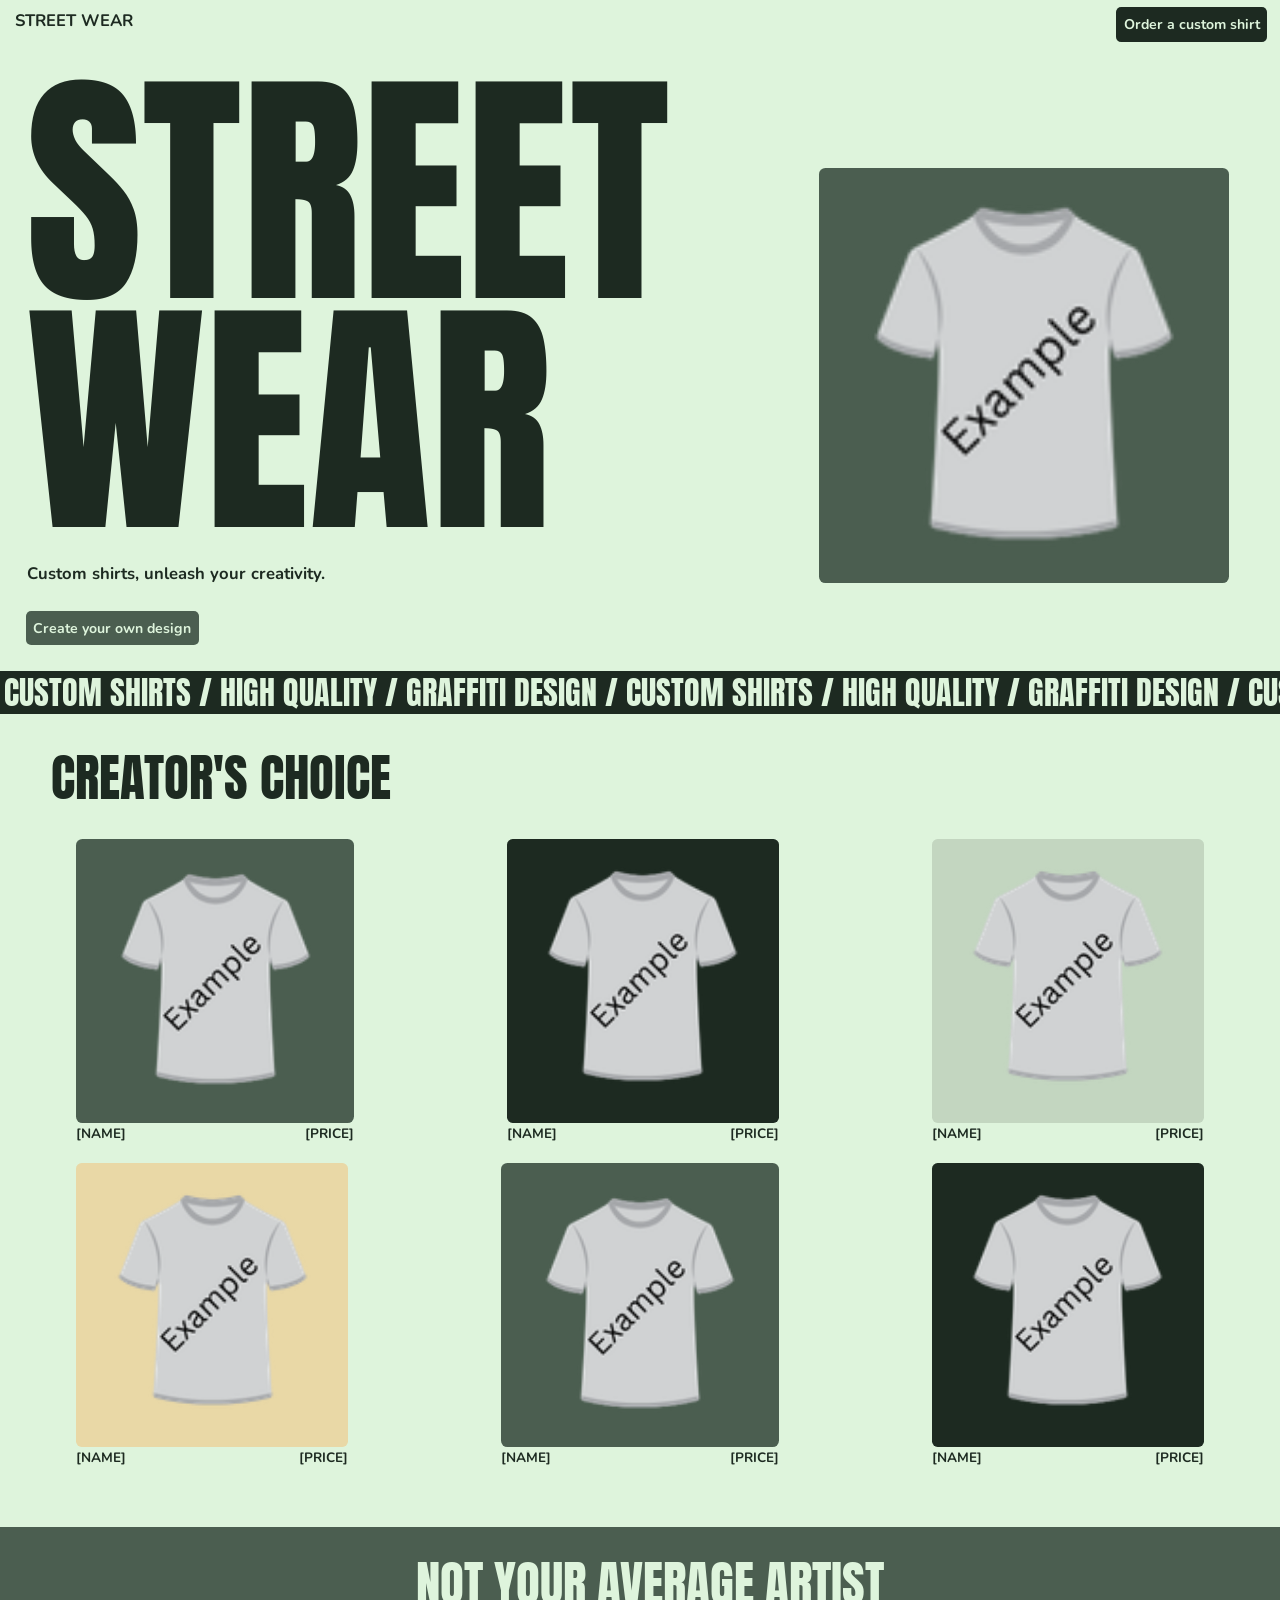
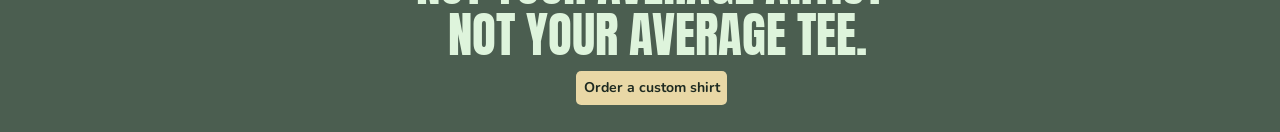
==== commit 97f46ac2: "Update index.html" ====
--- a/index.html
+++ b/index.html
@@ -19,6 +19,7 @@
   <div id="banner">
     <p>CUSTOM SHIRTS / HIGH QUALITY / GRAFFITI DESIGN / CUSTOM SHIRTS / HIGH QUALITY / GRAFFITI DESIGN / CUSTOM SHIRTS / HIGH QUALITY / GRAFFITI DESIGN / CUSTOM SHIRTS / HIGH QUALITY / GRAFFITI DESIGN /</p>
   </div>
+  <h1 style="font-size: 4vw; margin-top: 2vw; margin-left: 4vw;">CREATOR'S CHOICE</h1>
   <div id="row1">
     <div id="image1">
       <img style="height:17.73vw;"src="Media/IMAGE1.png"></img>
--- a/main.css
+++ b/main.css
@@ -161,6 +161,7 @@
   animation: expand linear both;
   animation-timeline: view();        
   animation-range: entry 0% entry 100%; 
+  height: 16vw;
 }
 
 
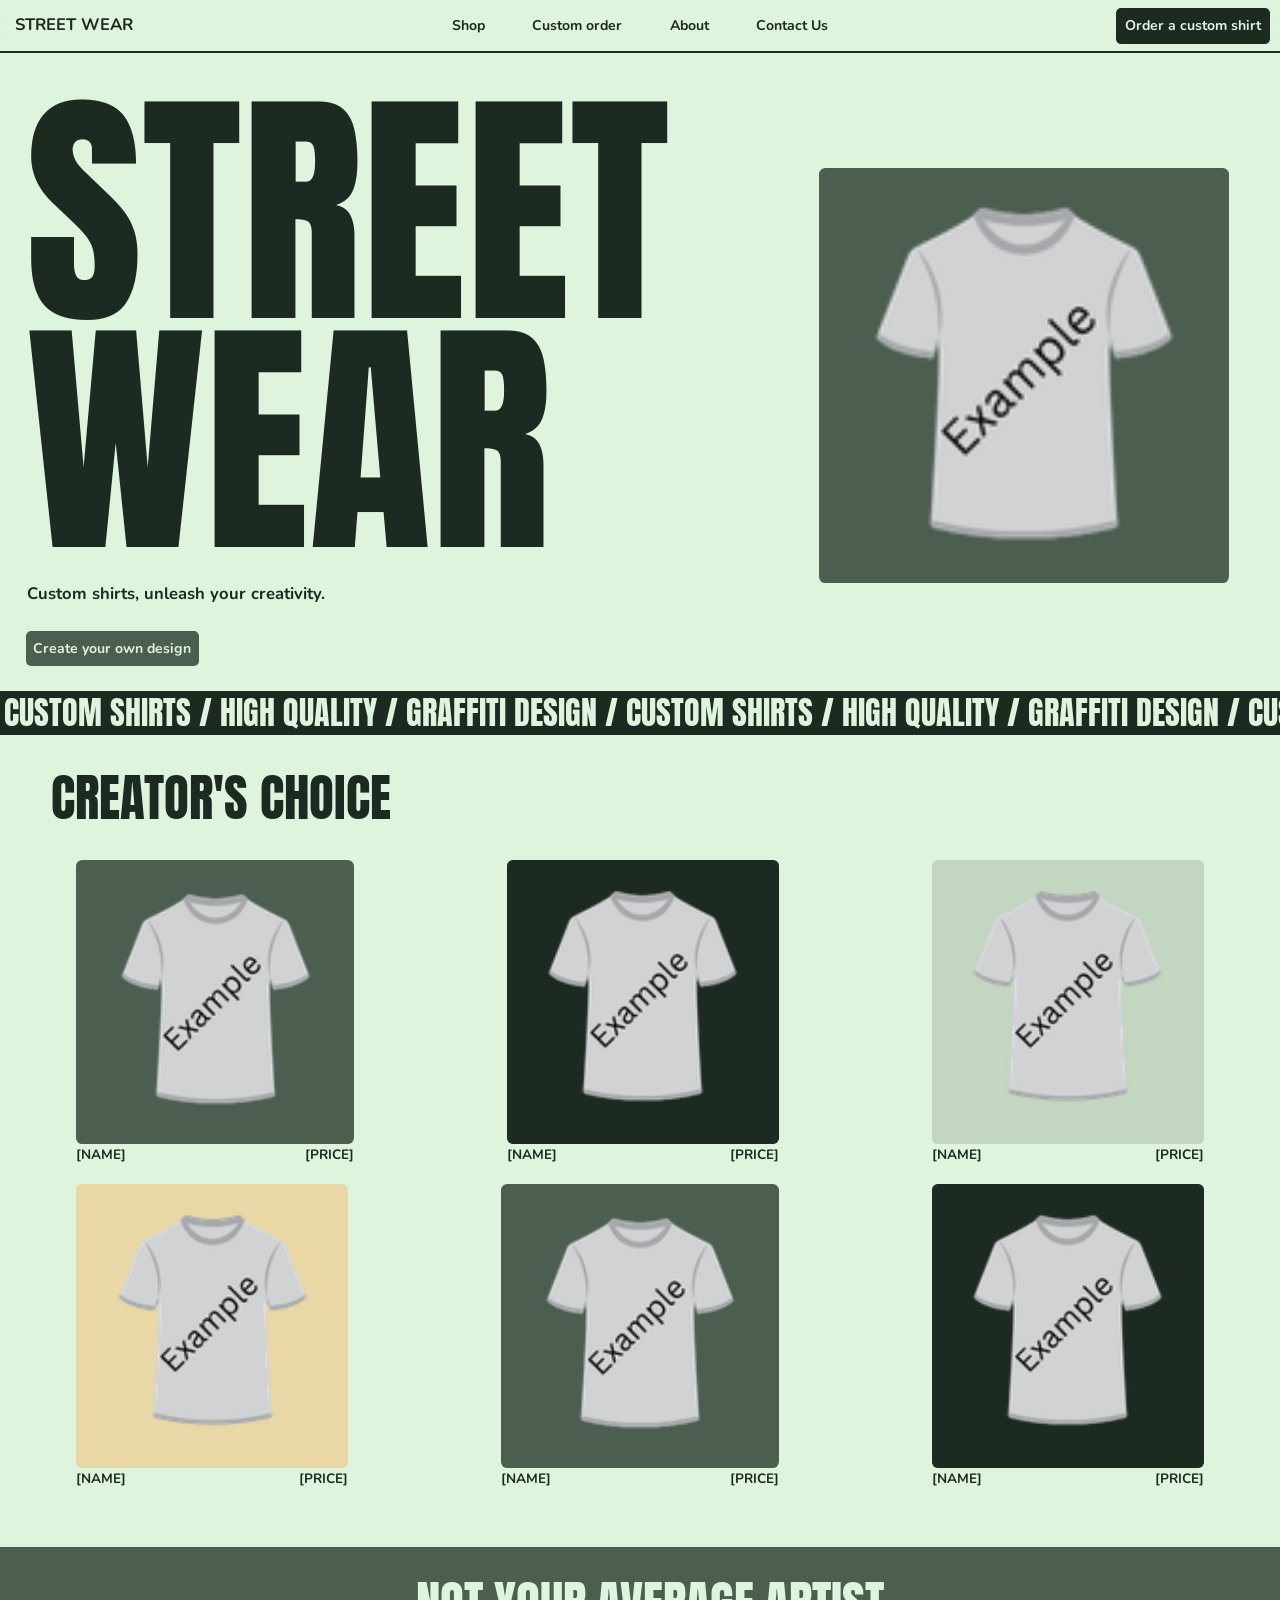
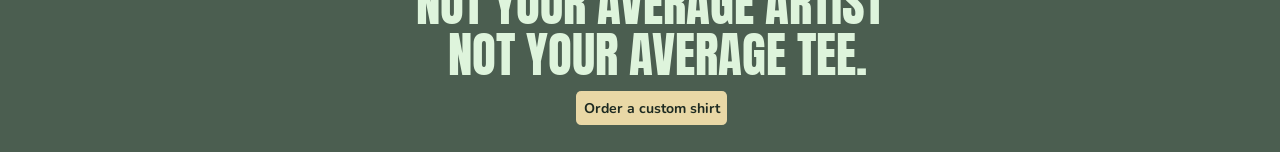
==== commit 088e13ec: "Update navigation buttons and brand name interaction" ====
--- a/index.html
+++ b/index.html
@@ -6,8 +6,14 @@
 </head>
 <body>
   <div id="nav">
-    <p id="brand-name">STREET WEAR</p>
-    <button style="background:#1d2a21; float: right; margin-top: -2vw; margin-right: 1vw;" id="order">Order a custom shirt</button>
+    <p onclick="window.location.href='index.html'" id="brand-name">STREET WEAR</p>
+    <div style="display: flex; gap: 2.5vw; align-self: stretch;">
+      <button style="" onclick="window.location.href='store.html'" id="navbutton">Shop</button>
+      <button id="navbutton">Custom order</button>
+      <button id="navbutton">About</button>
+      <button id="navbutton">Contact Us</button>
+    </div>
+    <button style="background:#1d2a21;" id="order">Order a custom shirt</button>
   </div>
   <h1>STREET</h1>
   <h1 id="lower">WEAR</h1>
--- a/main.css
+++ b/main.css
@@ -1,6 +1,41 @@
 @import url('https://fonts.googleapis.com/css2?family=Anton&display=swap');
 @import url('https://fonts.googleapis.com/css2?family=Anton&family=Nunito:ital,wght@0,200..1000;1,200..1000&display=swap');
 
+@keyframes slide {
+  from { 
+    transform: translateX(0); 
+  }
+  to   { 
+    transform: translateX(-30%); 
+  }   
+}
+
+@keyframes expand {
+  from {
+    transform: translateY(3.22vw);
+  }
+  to {
+    transform: translateY(0px);
+  }
+}
+
+@keyframes entrance {
+  from { 
+    opacity: 0;
+    transform: translateY(2.66vw); }
+  to   { 
+    opacity: 1; 
+    transform: translateY(0);
+  }
+}
+
+@keyframes shrinkalt {
+  to { 
+  height: 2vw; 
+  font-size: 0.95vw; 
+  width: 10vw;
+  }
+}
 html, body {
     background: #def4dc;
     margin: 0;
@@ -8,15 +43,54 @@
     line-height: 1.36;
 }
 
+.page {
+  text-decoration: underline;
+  text-underline-offset: 0.2vw;
+}
+
 #nav {
-  background: none;
+  background: rgba(222, 244, 220, 0.8);
+  backdrop-filter: blur(10px);
   padding: 0;
   font-family: nunito;
   font-weight: bold;
+  border-bottom: solid 2px #1d2a21;
+  display: grid;
+  grid-template-columns: 1fr auto 1fr;
+  grid-template-rows: minmax(0, 1fr);
+  align-items: center;
+  position: sticky;
+  top: 0;  
+  z-index: 100;
+  --h: 4vw;                        
+  height: var(--h);
+  animation: shrink linear both;
+  animation-timeline: scroll(root);
+  animation-range: 0px 150px;
+}
+
+@keyframes shrink {
+  to {
+    height: calc(var(--h) * 0.6);       
+    margin-bottom: calc(var(--h) * 0.4);   
+  }
+}
+
+#navbutton{
+  background: transparent; 
+  color: #1d2a21; 
+  font-weight: bold;
+  font-size: 1.1vw;
+  transition: all 0.15s ease-in-out;
+  align-items: center;
+}
+#navbutton:hover{
+  transform: translateY(0);
+  box-shadow: none;
+  color: #4B5E50;
 }
 #brand-name {
   margin: 0;
-  margin-top: 0.8vw;
   margin-left: 1.2vw;
   font-size: 1.3vw;
 }
@@ -49,6 +123,24 @@
   transform: translateY(-0.133vw);
   box-shadow: 0 0.266vw 0 #1d2a21;
 }
+#order {
+  width: 12vw;
+  justify-self: end;
+  margin-right: 0.8vw;
+  --h: 2.8vw;                        
+  height: var(--h);
+  animation: shrinkalt linear both;
+  animation-timeline: scroll(root);
+  animation-range: 0px 150px;
+  display: flex;
+  align-items: center;   
+  justify-content: center;
+  padding: 0 1vw;           
+  line-height: 1;
+  white-space: nowrap;  
+}
+
+
 #order:hover{
   box-shadow: 0 0.266vw 0 #4B5E50;
 }
@@ -87,14 +179,7 @@
   font-size: 2.5vw;
 }
 
-@keyframes slide {
-  from { 
-    transform: translateX(0); 
-  }
-  to   { 
-    transform: translateX(-30%); 
-  }   
-}
+
 
 #row1, #row2{
   display: flex;
@@ -165,20 +250,3 @@
 }
 
 
-@keyframes expand {
-  from {
-    transform: translateY(3.22vw);
-  }
-  to {
-    transform: translateY(0px);
-  }
-}
-@keyframes entrance {
-  from { 
-    opacity: 0;
-    transform: translateY(2.66vw); }
-  to   { 
-    opacity: 1; 
-    transform: translateY(0);
-  }
-}
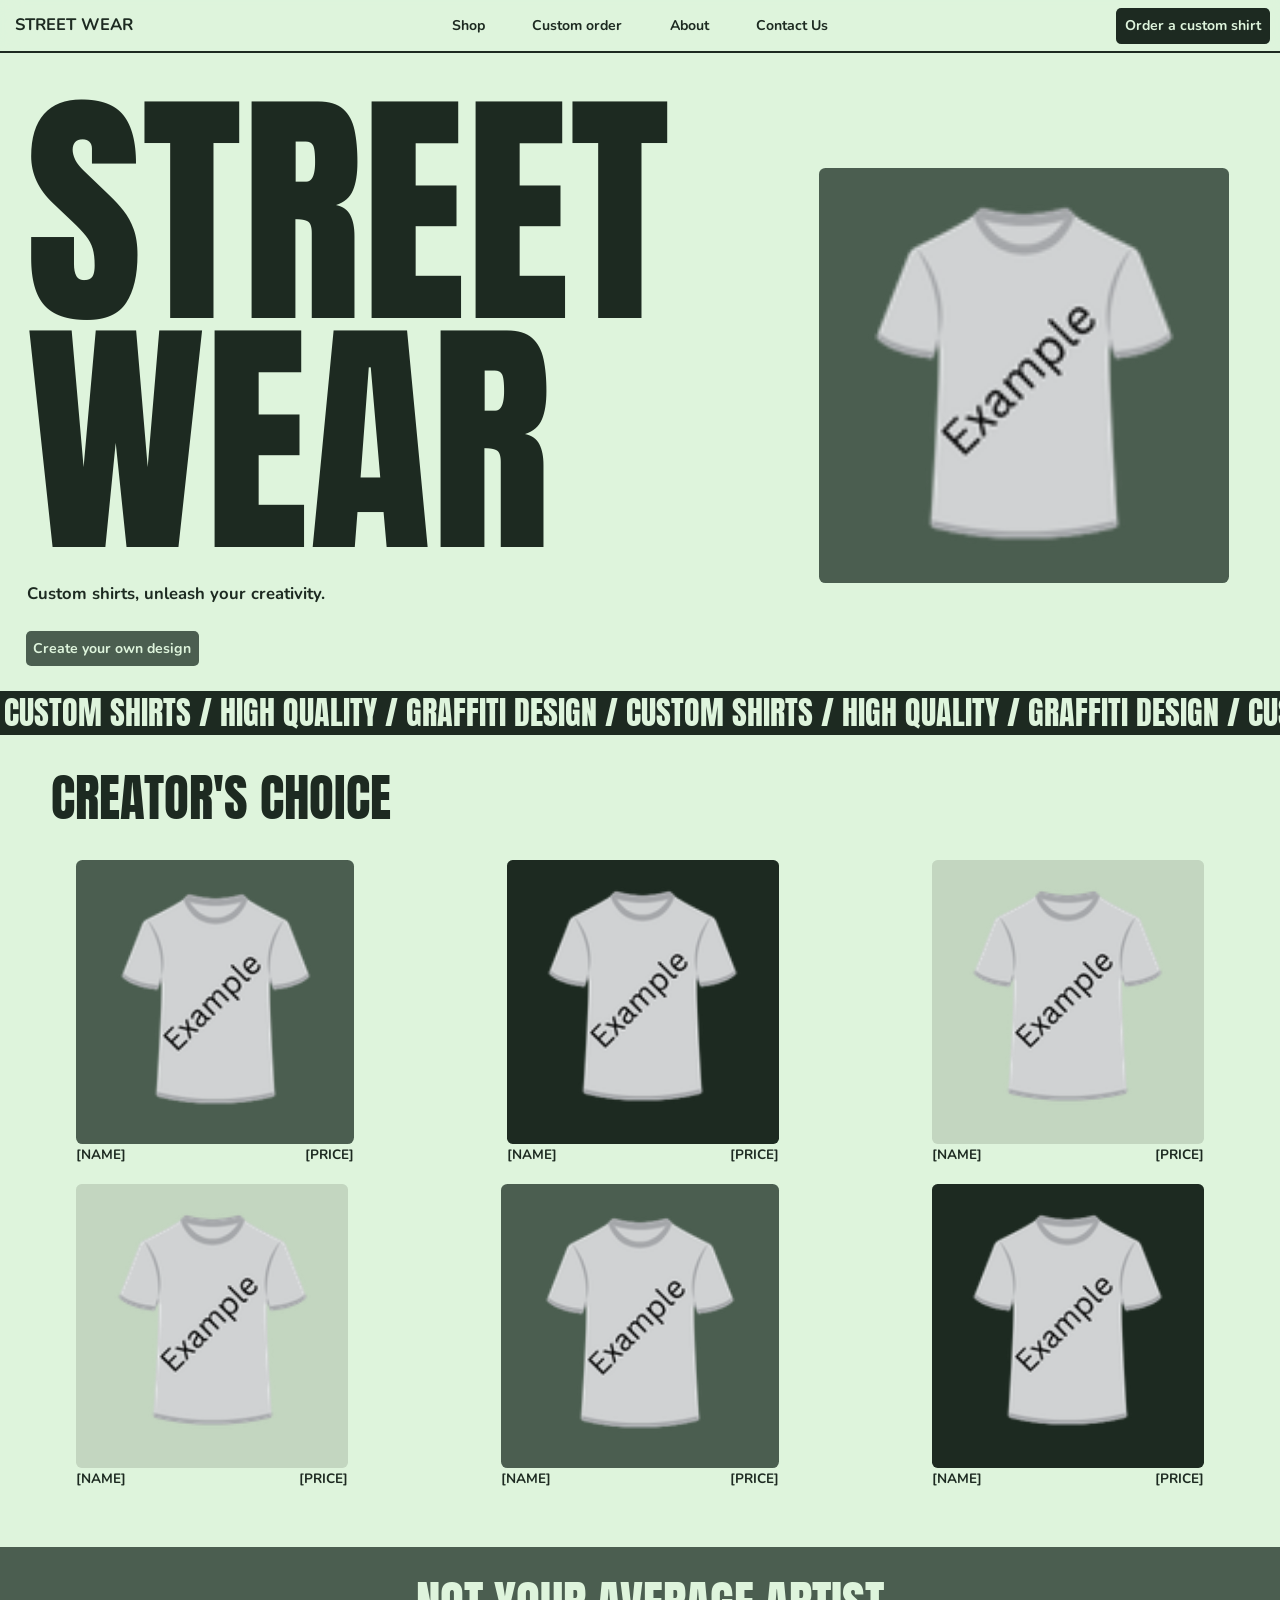
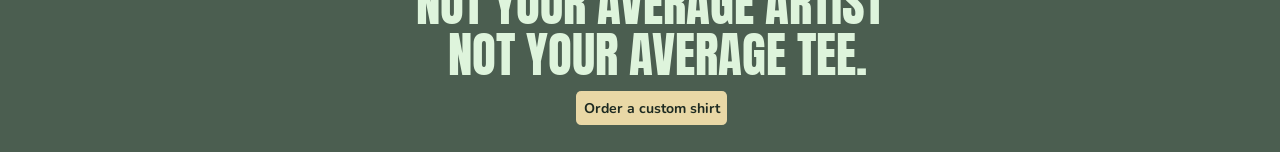
==== commit 22eeb937: "Update index.html" ====
--- a/index.html
+++ b/index.html
@@ -44,7 +44,7 @@
     </div>
   </div>
   <div style="margin-top: 3.125vw; margin-bottom: 6.21vw;" id="row2">
-    <div id="image4">
+    <div id="image3">
       <img style="height:17.73vw;"src="Media/IMAGE4.png"></img>
       <p style="left: 0px;" id="name">[NAME]</p>
       <p style="right: 0px;" id="price">[PRICE]</p>
